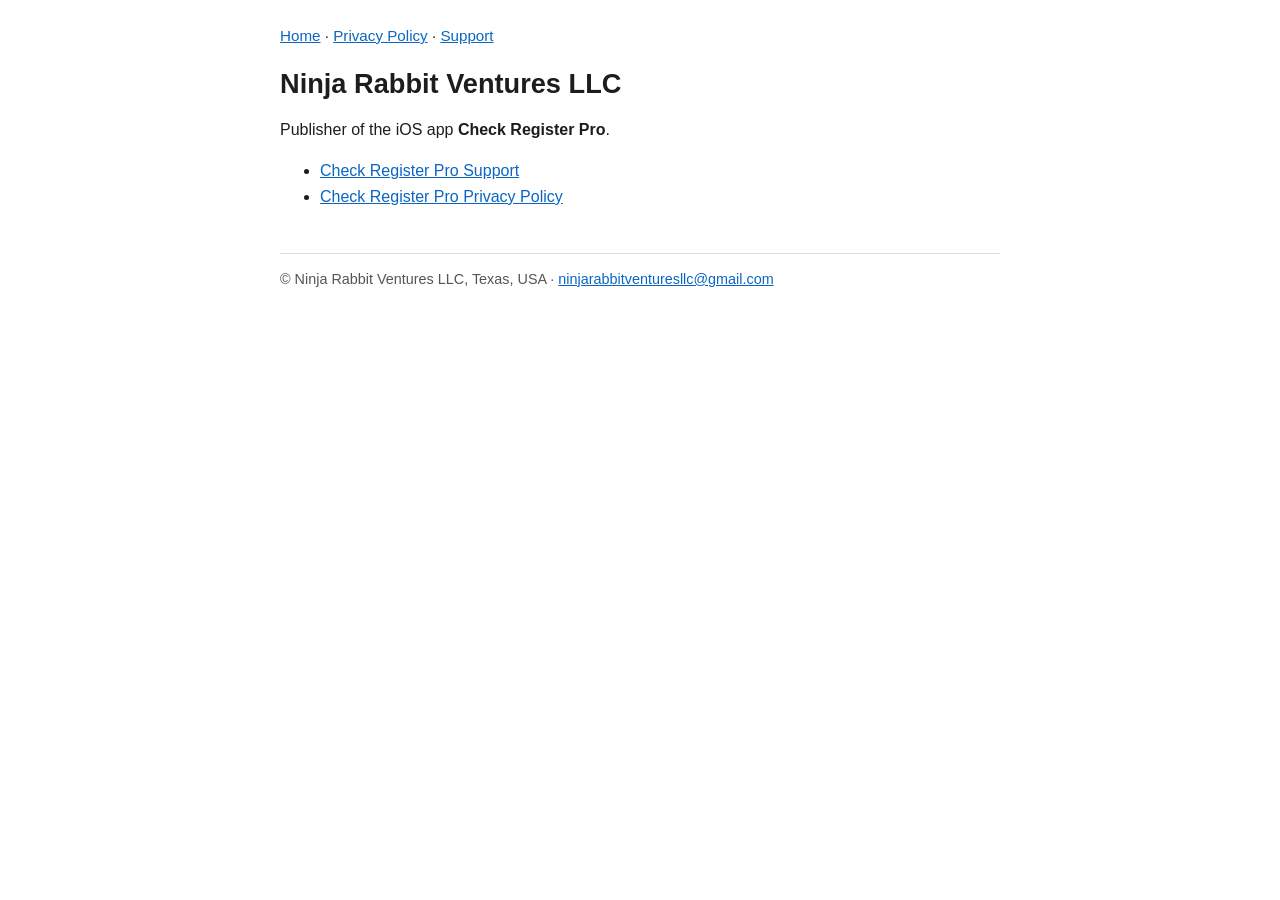
==== index.html @ 108d943c "Add Privacy Policy, Support, and landing pages" ====
<!DOCTYPE html>
<html lang="en">
<head>
<meta charset="utf-8">
<meta name="viewport" content="width=device-width, initial-scale=1">
<meta name="referrer" content="no-referrer">
<title>Ninja Rabbit Ventures LLC</title>
<style>
:root{color-scheme:light dark}
body{font-family:-apple-system,BlinkMacSystemFont,"Segoe UI",Roboto,Helvetica,Arial,sans-serif;line-height:1.6;max-width:720px;margin:0 auto;padding:24px 18px 48px;color:#1d1d1f;background:#fff}
h1{font-size:1.7em;line-height:1.25;margin:.2em 0}
h2{font-size:1.2em;margin-top:1.8em}
a{color:#0a66c2}
.meta{color:#555}
nav{margin-bottom:1.2em;font-size:.95em}
footer{margin-top:3em;border-top:1px solid #ddd;padding-top:1em;font-size:.9em;color:#555}
@media (prefers-color-scheme:dark){body{background:#111;color:#eee}a{color:#6cb6ff}.meta,footer{color:#aaa}footer{border-color:#333}}
</style>
</head>
<body>
<nav><a href="index.html">Home</a> · <a href="privacy.html">Privacy Policy</a> · <a href="support.html">Support</a></nav>
<main>
<h1>Ninja Rabbit Ventures LLC</h1>
<p>Publisher of the iOS app <strong>Check Register Pro</strong>.</p>
<ul>
<li><a href="support.html">Check Register Pro Support</a></li>
<li><a href="privacy.html">Check Register Pro Privacy Policy</a></li>
</ul>
</main>
<footer>&copy; Ninja Rabbit Ventures LLC, Texas, USA · <a href="mailto:ninjarabbitventuresllc@gmail.com">ninjarabbitventuresllc@gmail.com</a></footer>
</body>
</html>
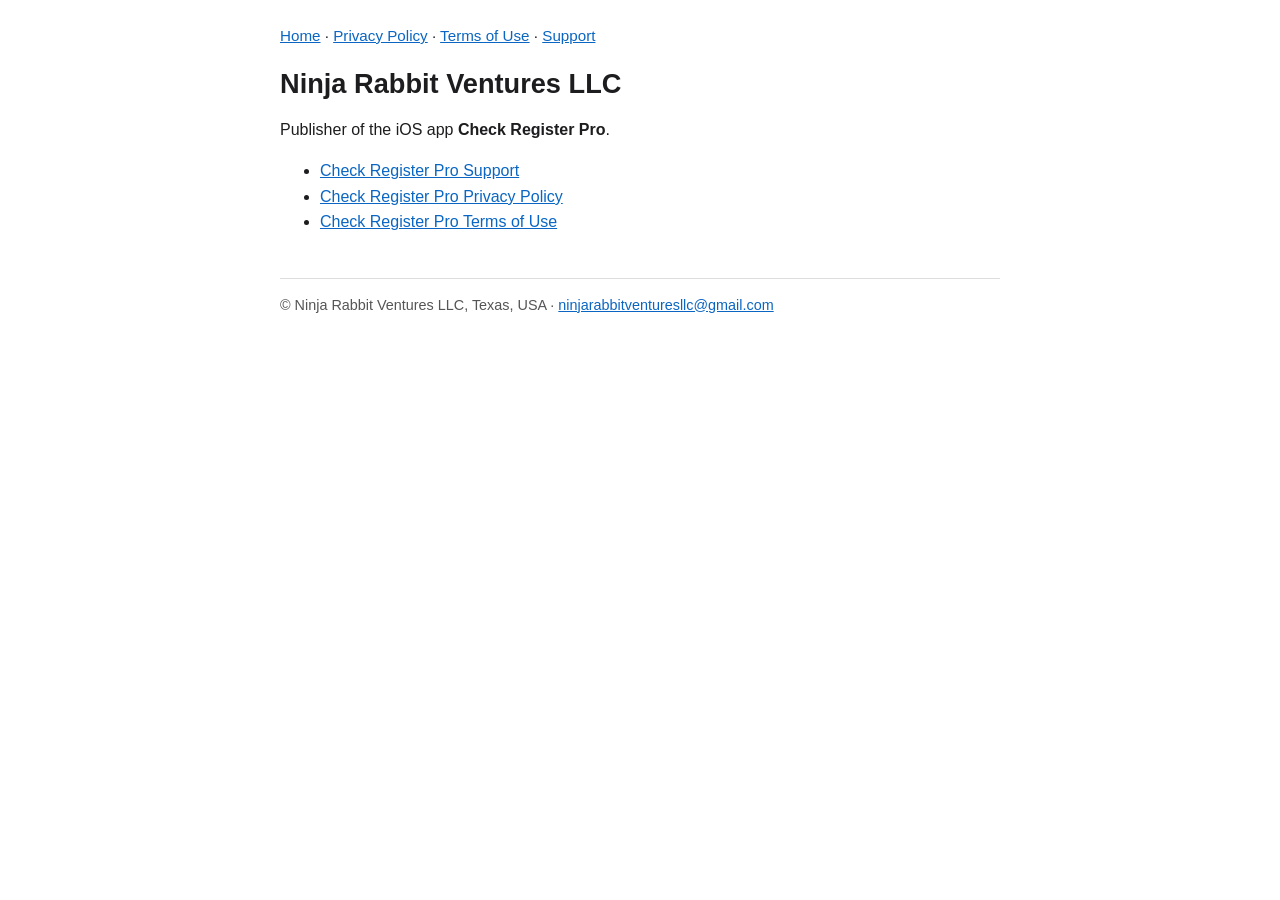
==== commit e56e328e: "Add Terms of Use (effective Nov 22, 2026) and Terms links" ====
--- a/index.html
+++ b/index.html
@@ -18,13 +18,14 @@
 </style>
 </head>
 <body>
-<nav><a href="index.html">Home</a> · <a href="privacy.html">Privacy Policy</a> · <a href="support.html">Support</a></nav>
+<nav><a href="index.html">Home</a> · <a href="privacy.html">Privacy Policy</a> · <a href="terms.html">Terms of Use</a> · <a href="support.html">Support</a></nav>
 <main>
 <h1>Ninja Rabbit Ventures LLC</h1>
 <p>Publisher of the iOS app <strong>Check Register Pro</strong>.</p>
 <ul>
 <li><a href="support.html">Check Register Pro Support</a></li>
 <li><a href="privacy.html">Check Register Pro Privacy Policy</a></li>
+<li><a href="terms.html">Check Register Pro Terms of Use</a></li>
 </ul>
 </main>
 <footer>&copy; Ninja Rabbit Ventures LLC, Texas, USA · <a href="mailto:ninjarabbitventuresllc@gmail.com">ninjarabbitventuresllc@gmail.com</a></footer>
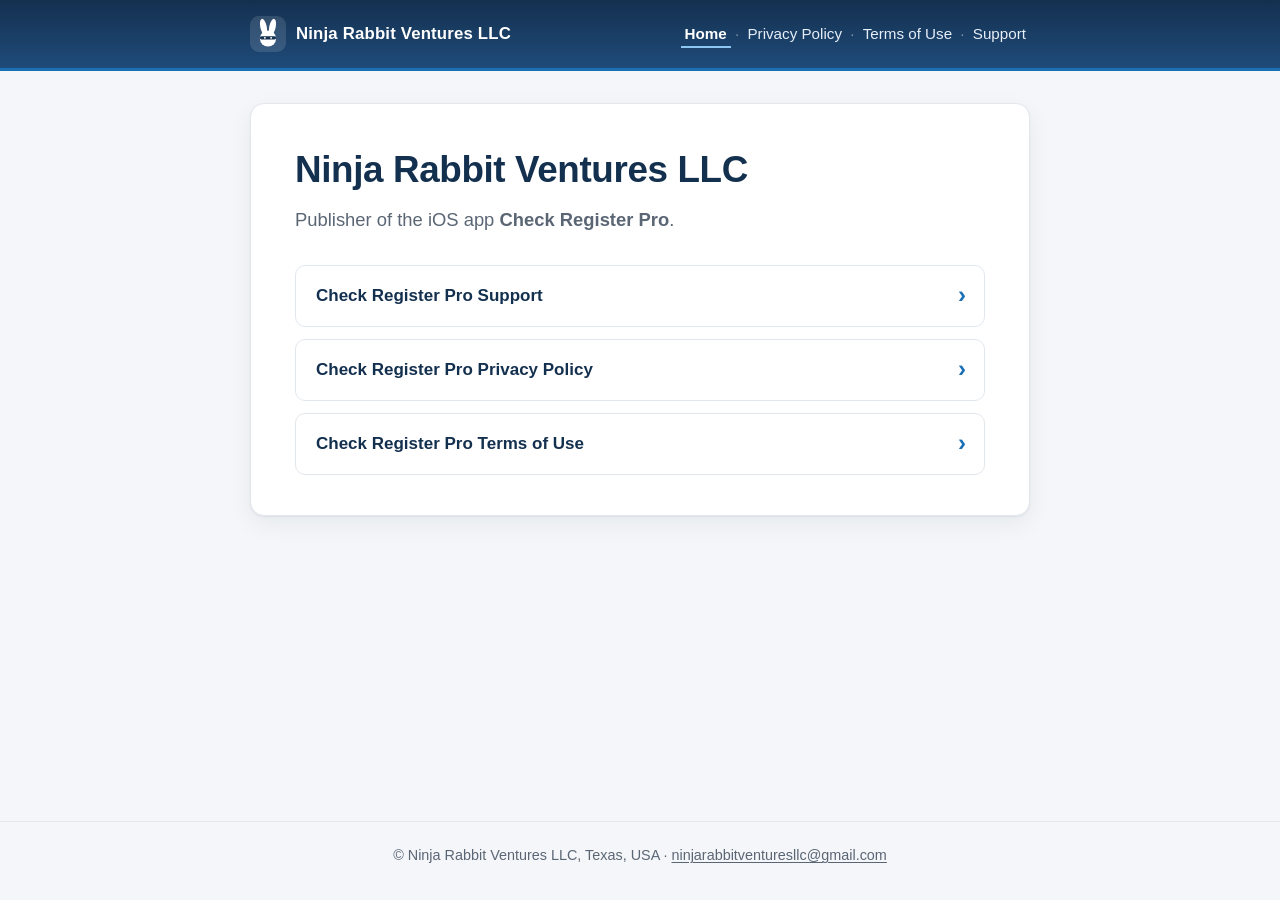
==== commit 5804a5cc: "Visual redesign (shared styles.css); match Terms footer" ====
--- a/index.html
+++ b/index.html
@@ -5,29 +5,19 @@
 <meta name="viewport" content="width=device-width, initial-scale=1">
 <meta name="referrer" content="no-referrer">
 <title>Ninja Rabbit Ventures LLC</title>
-<style>
-:root{color-scheme:light dark}
-body{font-family:-apple-system,BlinkMacSystemFont,"Segoe UI",Roboto,Helvetica,Arial,sans-serif;line-height:1.6;max-width:720px;margin:0 auto;padding:24px 18px 48px;color:#1d1d1f;background:#fff}
-h1{font-size:1.7em;line-height:1.25;margin:.2em 0}
-h2{font-size:1.2em;margin-top:1.8em}
-a{color:#0a66c2}
-.meta{color:#555}
-nav{margin-bottom:1.2em;font-size:.95em}
-footer{margin-top:3em;border-top:1px solid #ddd;padding-top:1em;font-size:.9em;color:#555}
-@media (prefers-color-scheme:dark){body{background:#111;color:#eee}a{color:#6cb6ff}.meta,footer{color:#aaa}footer{border-color:#333}}
-</style>
+<link rel="stylesheet" href="styles.css">
 </head>
-<body>
-<nav><a href="index.html">Home</a> · <a href="privacy.html">Privacy Policy</a> · <a href="terms.html">Terms of Use</a> · <a href="support.html">Support</a></nav>
+<body class="home">
+<header class="site-header"><div class="wrap header-inner"><a class="brand" href="index.html"><svg class="brand-mark" viewBox="0 0 40 40" aria-hidden="true" focusable="false"><rect width="40" height="40" rx="10" fill="#ffffff" fill-opacity=".12"/><ellipse cx="15" cy="12" rx="3.6" ry="9" fill="#ffffff" transform="rotate(-12 15 12)"/><ellipse cx="25" cy="12" rx="3.6" ry="9" fill="#ffffff" transform="rotate(12 25 12)"/><circle cx="20" cy="25" r="9" fill="#ffffff"/><rect x="11" y="22.5" width="18" height="3.6" rx="1.8" fill="#14304f"/><circle cx="16.5" cy="24.3" r="1.1" fill="#ffffff"/><circle cx="23.5" cy="24.3" r="1.1" fill="#ffffff"/></svg><span class="brand-name">Ninja Rabbit Ventures LLC</span></a><nav class="site-nav" aria-label="Site"><a href="index.html" aria-current="page">Home</a> · <a href="privacy.html">Privacy Policy</a> · <a href="terms.html">Terms of Use</a> · <a href="support.html">Support</a></nav></div></header>
 <main>
 <h1>Ninja Rabbit Ventures LLC</h1>
-<p>Publisher of the iOS app <strong>Check Register Pro</strong>.</p>
-<ul>
+<p class="lede">Publisher of the iOS app <strong>Check Register Pro</strong>.</p>
+<ul class="doc-links">
 <li><a href="support.html">Check Register Pro Support</a></li>
 <li><a href="privacy.html">Check Register Pro Privacy Policy</a></li>
 <li><a href="terms.html">Check Register Pro Terms of Use</a></li>
 </ul>
 </main>
-<footer>&copy; Ninja Rabbit Ventures LLC, Texas, USA · <a href="mailto:ninjarabbitventuresllc@gmail.com">ninjarabbitventuresllc@gmail.com</a></footer>
+<footer class="site-footer"><div class="wrap">&copy; Ninja Rabbit Ventures LLC, Texas, USA · <a href="mailto:ninjarabbitventuresllc@gmail.com">ninjarabbitventuresllc@gmail.com</a></div></footer>
 </body>
 </html>
--- a/styles.css
+++ b/styles.css
@@ -0,0 +1,101 @@
+/* Ninja Rabbit Ventures LLC: shared site styles. System fonts only; no external resources. */
+:root{
+  color-scheme:light dark;
+  --ink:#1b2430;
+  --muted:#5b6675;
+  --bg:#f4f6f9;
+  --surface:#ffffff;
+  --line:#e2e7ee;
+  --brand:#14304f;
+  --brand-2:#1f4b7a;
+  --accent:#1a6fb5;
+  --accent-soft:#e8f1fa;
+  --radius:14px;
+  --shadow:0 1px 2px rgba(16,32,56,.06),0 8px 24px rgba(16,32,56,.06);
+  --font:-apple-system,BlinkMacSystemFont,"Segoe UI",Roboto,"Helvetica Neue",Helvetica,Arial,sans-serif;
+}
+*{box-sizing:border-box}
+html{-webkit-text-size-adjust:100%;text-size-adjust:100%}
+body{
+  margin:0;font-family:var(--font);font-size:17px;line-height:1.65;
+  color:var(--ink);background:var(--bg);
+  display:flex;flex-direction:column;min-height:100vh;
+}
+.wrap{width:100%;max-width:820px;margin:0 auto;padding:0 20px}
+
+/* Header */
+.site-header{background:linear-gradient(180deg,var(--brand),var(--brand-2));color:#fff;border-bottom:3px solid var(--accent)}
+.header-inner{display:flex;flex-wrap:wrap;align-items:center;justify-content:space-between;gap:10px 24px;padding-top:16px;padding-bottom:16px}
+.brand{display:inline-flex;align-items:center;gap:10px;color:#fff;text-decoration:none}
+.brand:hover .brand-name{opacity:.9}
+.brand-mark{width:36px;height:36px;flex:none;display:block}
+.brand-name{font-weight:700;font-size:1.05rem;letter-spacing:.01em;line-height:1.2}
+.site-nav{font-size:.95rem;color:rgba(255,255,255,.45)}
+.site-nav a{color:#e6eef7;text-decoration:none;padding:6px 4px;border-radius:6px;white-space:nowrap}
+.site-nav a:hover{color:#fff;text-decoration:underline;text-underline-offset:3px}
+.site-nav a[aria-current="page"]{color:#fff;font-weight:600;box-shadow:inset 0 -2px 0 #8cc4f2;border-radius:0}
+
+/* Main content card */
+main{
+  width:calc(100% - 40px);max-width:780px;margin:32px auto 0;
+  background:var(--surface);border:1px solid var(--line);border-radius:var(--radius);
+  box-shadow:var(--shadow);padding:36px 44px 40px;margin-bottom:40px;
+}
+h1{font-size:2rem;line-height:1.2;margin:0 0 .35em;color:var(--brand);letter-spacing:-.01em}
+h2{font-size:1.25rem;line-height:1.3;margin:2em 0 .5em;padding-top:1.1em;border-top:1px solid var(--line);color:var(--brand)}
+h3{font-size:1.05rem;line-height:1.35;margin:1.6em 0 .35em;color:var(--ink)}
+p,ul,ol{margin:0 0 1em}
+ul,ol{padding-left:1.3em}
+li{margin:.3em 0}
+strong{font-weight:600}
+a{color:var(--accent);text-underline-offset:2px;text-decoration-thickness:1px}
+a:hover{text-decoration-thickness:2px}
+a:focus-visible{outline:2px solid var(--accent);outline-offset:2px;border-radius:3px}
+.site-nav a:focus-visible,.brand:focus-visible{outline-color:#fff}
+.meta{display:inline-block;color:var(--muted);font-size:.92rem;background:var(--accent-soft);padding:3px 12px;border-radius:999px;margin-bottom:1.2em}
+main a{overflow-wrap:anywhere}
+
+/* Home page */
+.home main{padding-top:44px}
+.home h1{font-size:2.3rem}
+.home .lede{font-size:1.15rem;color:var(--muted);margin-bottom:1.6em}
+.doc-links{list-style:none;padding:0;margin:0;display:grid;gap:12px}
+.doc-links li{margin:0}
+.doc-links a{
+  display:block;padding:16px 20px;border:1px solid var(--line);border-radius:10px;
+  text-decoration:none;font-weight:600;color:var(--brand);background:var(--surface);
+  position:relative;padding-right:44px;transition:border-color .15s,background .15s;
+}
+.doc-links a::after{content:"\203A";position:absolute;right:18px;top:50%;transform:translateY(-52%);font-size:1.5rem;color:var(--accent)}
+.doc-links a:hover{border-color:var(--accent);background:var(--accent-soft)}
+
+/* Footer */
+.site-footer{margin-top:auto;padding:22px 0 32px;color:var(--muted);font-size:.9rem;border-top:1px solid var(--line)}
+.site-footer .wrap{text-align:center}
+.site-footer a{color:var(--muted)}
+.site-footer a:hover{color:var(--accent)}
+
+/* Mobile */
+@media (max-width:640px){
+  body{font-size:16px}
+  .header-inner{flex-direction:column;align-items:flex-start;padding-top:14px;padding-bottom:12px}
+  .site-nav{font-size:.92rem;line-height:2}
+  main{width:calc(100% - 24px);margin-top:16px;padding:24px 20px 28px;border-radius:12px}
+  h1,.home h1{font-size:1.6rem}
+  h2{font-size:1.15rem}
+}
+
+/* Dark mode */
+@media (prefers-color-scheme:dark){
+  :root{--ink:#e6eaf0;--muted:#a3adba;--bg:#0e1319;--surface:#161d26;--line:#263241;--brand:#cfe2f6;--brand-2:#1a3554;--accent:#6cb6ff;--accent-soft:#1b2a3b;--shadow:none}
+  .site-header{background:linear-gradient(180deg,#0f2238,#14304f)}
+  .doc-links a{color:var(--ink)}
+}
+
+/* Print */
+@media print{
+  body{background:#fff;color:#000}
+  .site-header{background:none;color:#000;border-bottom:1px solid #999}
+  .brand,.site-nav a{color:#000}
+  main{box-shadow:none;border:0;padding:0;margin:16px auto}
+}
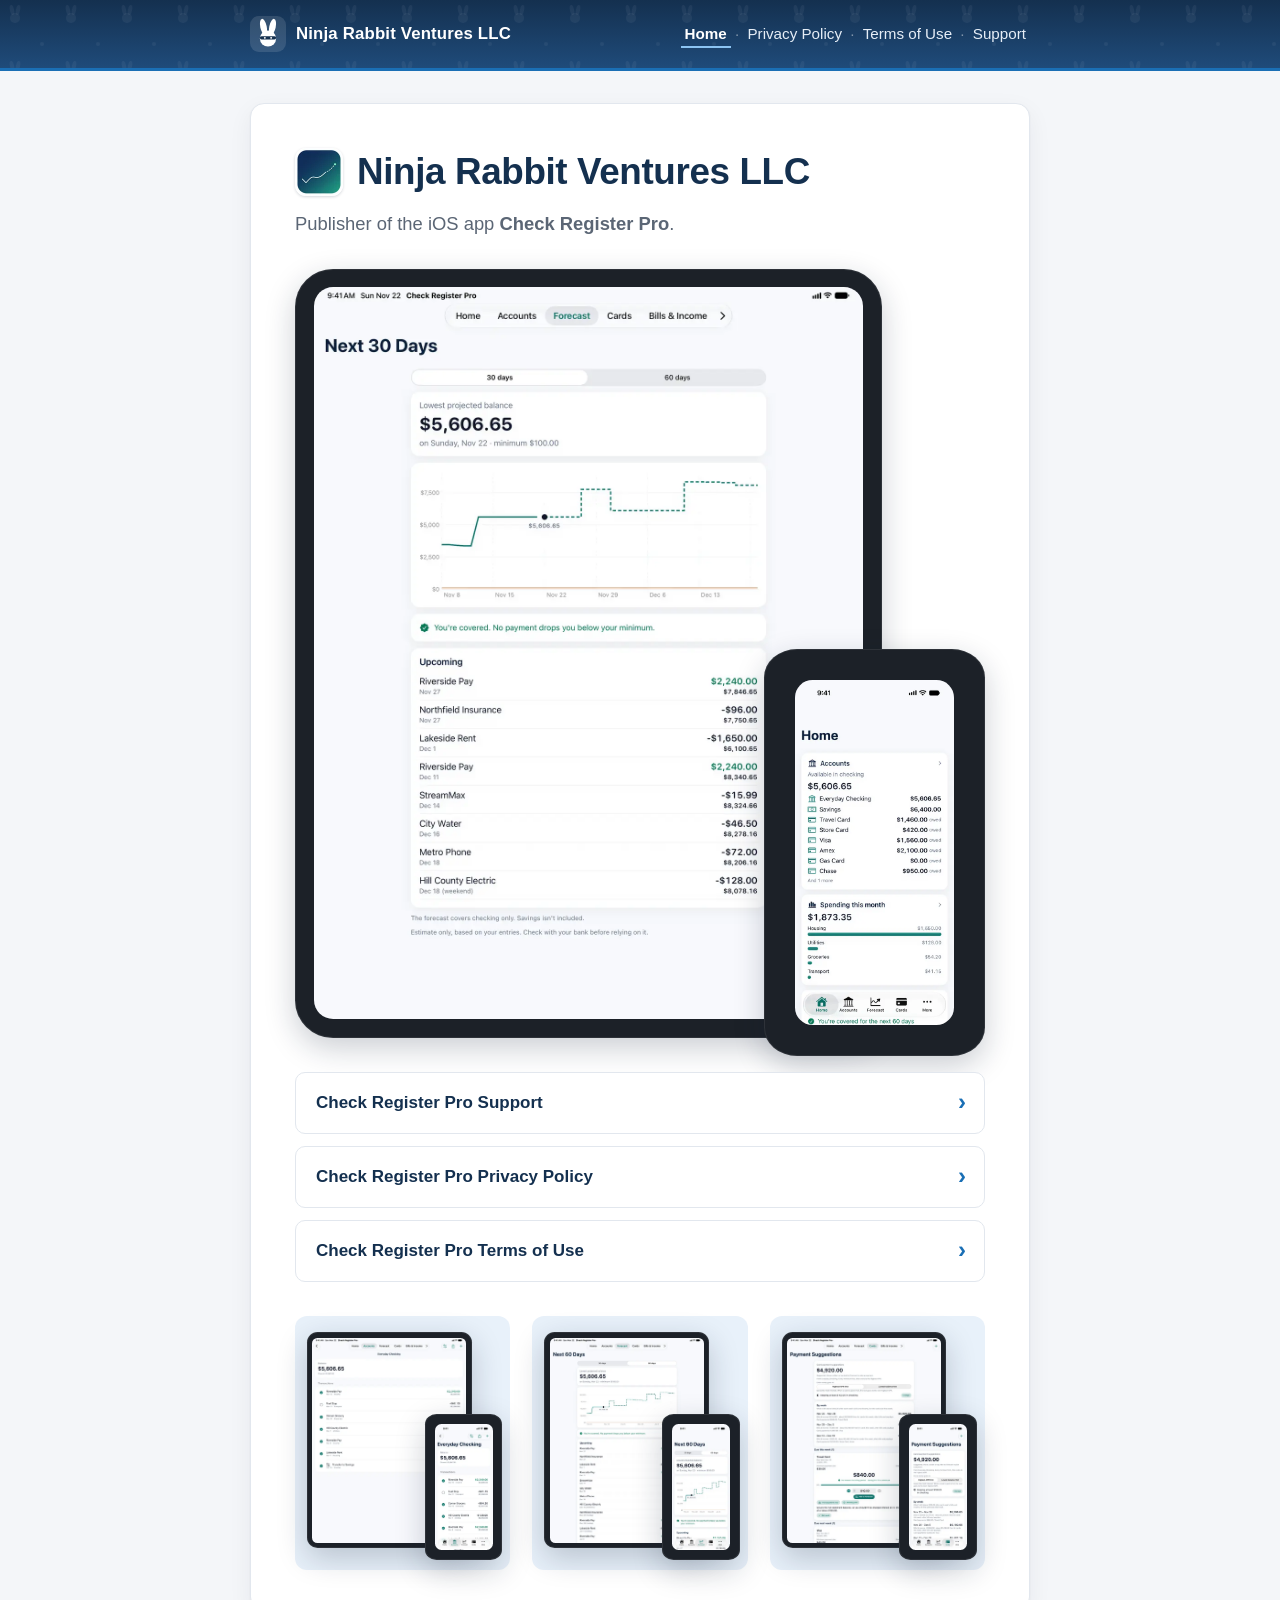
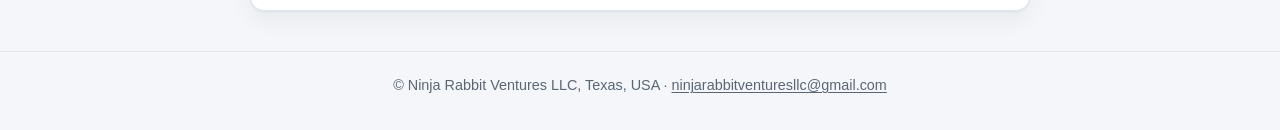
==== commit dbccba05: "Website imagery update (Aimee redesign)" ====
--- a/index.html
+++ b/index.html
@@ -10,13 +10,15 @@
 <body class="home">
 <header class="site-header"><div class="wrap header-inner"><a class="brand" href="index.html"><svg class="brand-mark" viewBox="0 0 40 40" aria-hidden="true" focusable="false"><rect width="40" height="40" rx="10" fill="#ffffff" fill-opacity=".12"/><ellipse cx="15" cy="12" rx="3.6" ry="9" fill="#ffffff" transform="rotate(-12 15 12)"/><ellipse cx="25" cy="12" rx="3.6" ry="9" fill="#ffffff" transform="rotate(12 25 12)"/><circle cx="20" cy="25" r="9" fill="#ffffff"/><rect x="11" y="22.5" width="18" height="3.6" rx="1.8" fill="#14304f"/><circle cx="16.5" cy="24.3" r="1.1" fill="#ffffff"/><circle cx="23.5" cy="24.3" r="1.1" fill="#ffffff"/></svg><span class="brand-name">Ninja Rabbit Ventures LLC</span></a><nav class="site-nav" aria-label="Site"><a href="index.html" aria-current="page">Home</a> · <a href="privacy.html">Privacy Policy</a> · <a href="terms.html">Terms of Use</a> · <a href="support.html">Support</a></nav></div></header>
 <main>
-<h1>Ninja Rabbit Ventures LLC</h1>
+<h1 class="with-icon"><img class="title-icon" src="img/app-icon-96.webp" srcset="img/app-icon-96.webp 1x, img/app-icon-160.webp 2x" width="48" height="48" alt="">Ninja Rabbit Ventures LLC</h1>
 <p class="lede">Publisher of the iOS app <strong>Check Register Pro</strong>.</p>
+<div class="hero" aria-hidden="true"><span class="device ipad"><img src="img/ipad-forecast-30.webp" width="600" height="800" alt=""></span><span class="device iphone"><img src="img/iphone-home.webp" width="240" height="522" alt=""></span></div>
 <ul class="doc-links">
 <li><a href="support.html">Check Register Pro Support</a></li>
 <li><a href="privacy.html">Check Register Pro Privacy Policy</a></li>
 <li><a href="terms.html">Check Register Pro Terms of Use</a></li>
 </ul>
+<div class="product-row" aria-hidden="true"><div class="pair" aria-hidden="true"><span class="device ipad"><img src="img/ipad-register.webp" width="320" height="427" alt="" loading="lazy" decoding="async"></span><span class="device iphone"><img src="img/iphone-register-sm.webp" width="130" height="283" alt="" loading="lazy" decoding="async"></span></div><div class="pair" aria-hidden="true"><span class="device ipad"><img src="img/ipad-forecast-60.webp" width="320" height="427" alt="" loading="lazy" decoding="async"></span><span class="device iphone"><img src="img/iphone-forecast-60.webp" width="130" height="283" alt="" loading="lazy" decoding="async"></span></div><div class="pair" aria-hidden="true"><span class="device ipad"><img src="img/ipad-cards.webp" width="320" height="427" alt="" loading="lazy" decoding="async"></span><span class="device iphone"><img src="img/iphone-cards.webp" width="130" height="283" alt="" loading="lazy" decoding="async"></span></div></div>
 </main>
 <footer class="site-footer"><div class="wrap">&copy; Ninja Rabbit Ventures LLC, Texas, USA · <a href="mailto:ninjarabbitventuresllc@gmail.com">ninjarabbitventuresllc@gmail.com</a></div></footer>
 </body>
--- a/styles.css
+++ b/styles.css
@@ -99,3 +99,32 @@
   .brand,.site-nav a{color:#000}
   main{box-shadow:none;border:0;padding:0;margin:16px auto}
 }
+
+/* ===== Imagery (staging v2): app icon, lock marks, device frames, header pattern. All local, no JS. ===== */
+.site-header{background-image:url("data:image/svg+xml,%3Csvg xmlns='http://www.w3.org/2000/svg' width='56' height='56' viewBox='0 0 56 56'%3E%3Cg fill='%23ffffff' fill-opacity='.05'%3E%3Cellipse cx='12' cy='10' rx='2' ry='5' transform='rotate(-12 12 10)'/%3E%3Cellipse cx='18' cy='10' rx='2' ry='5' transform='rotate(12 18 10)'/%3E%3Ccircle cx='15' cy='18' r='5'/%3E%3Ccircle cx='42' cy='44' r='2'/%3E%3C/g%3E%3C/svg%3E"),linear-gradient(180deg,var(--brand),var(--brand-2))}
+h1.with-icon{display:flex;align-items:center;gap:14px}
+.title-icon{width:48px;height:48px;flex:none;border-radius:11px;box-shadow:0 1px 3px rgba(16,32,56,.18)}
+.device{display:block;background:#1c2128;box-shadow:0 10px 30px rgba(16,32,56,.22),inset 0 0 0 1px rgba(255,255,255,.08)}
+.device img{display:block;width:100%;height:auto;background:#fff}
+.device.ipad{padding:3.2%;border-radius:6.5%/4.9%}
+.device.ipad img{border-radius:3.5%/2.6%}
+.device.iphone{padding:4.5%;border-radius:15%/7%}
+.device.iphone img{border-radius:11%/5.1%}
+.hero,.pair{position:relative}
+.hero{margin:8px 0 34px;padding-right:15%}
+.hero .ipad{width:100%}
+.hero .iphone{position:absolute;right:0;bottom:-18px;width:32%}
+.product-row{display:grid;grid-template-columns:repeat(3,1fr);gap:22px;margin-top:34px}
+.product-row .pair{padding:16px 18% 22px 12px;background:var(--accent-soft);border-radius:12px}
+.pair .ipad{width:100%}
+.pair .iphone{position:absolute;right:8px;bottom:10px;width:36%}
+.pair.single{max-width:400px;margin:18px 0 8px;padding-right:16%}
+.pair.single .iphone{right:0;bottom:-10px;width:30%}
+@media (max-width:640px){
+  .title-icon{width:40px;height:40px}
+  .product-row{grid-template-columns:1fr;gap:16px}
+  .product-row .pair{max-width:380px;margin:0 auto;width:100%}
+}
+@media (max-width:359px){.hero{padding-right:0}.hero .iphone{display:none}}
+@media (prefers-color-scheme:dark){.site-header{background-image:linear-gradient(180deg,#0f2238,#14304f)}.device{background:#05080c}}
+@media print{.hero,.product-row,.pair{display:none}.title-icon{box-shadow:none}}
